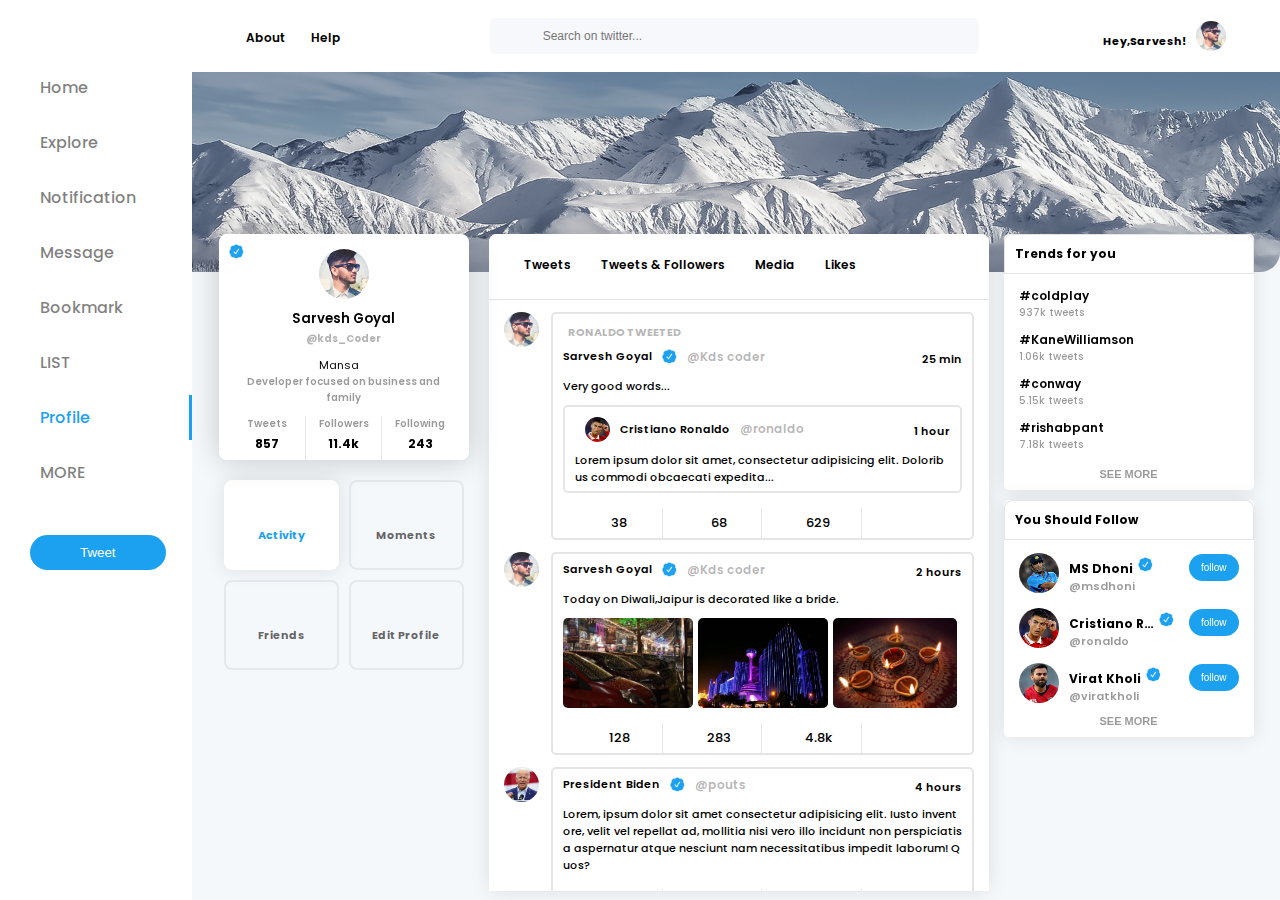
==== profile.html @ 23bca696 "twitter_clone_2" ====
<html lang="en">

<head>
    <meta charset="UTF-8">
    <meta name="viewport" content="width=device-width, initial-scale=1.0">
    <link rel="shortcut icon" href=".\images\img\favicon.png">
    <link rel="stylesheet" href="https://cdnjs.cloudflare.com/ajax/libs/font-awesome/6.4.2/css/all.min.css"
        integrity="sha512-z3gLpd7yknf1YoNbCzqRKc4qyor8gaKU1qmn+CShxbuBusANI9QpRohGBreCFkKxLhei6S9CQXFEbbKuqLg0DA=="
        crossorigin="anonymous" referrerpolicy="no-referrer" />
    <link rel="stylesheet" href="index.css">
    <title>Twitter Clone</title>
</head>

<body>
    <header>
        <aside>
            <a href="#" class="logo"><i class="fa-brands fa-x-twitter"></i></a>
            <ul>
                <li><a href="/"><i class="fa-solid fa-house"></i> Home</a></li>
                <li><a href="#"><i class="fa-solid fa-hashtag"></i> Explore</a></li>
                <li><a href="#"></i><i class="fa-solid fa-bell"></i>Notification</a></li>
                <li><a href="#"><i class="fa-solid fa-message"></i>Message</a></li>
                <li><a href="#"><i class="fa-solid fa-bookmark"></i>Bookmark</a></li>
                <li><a href="#"><i class="fa-solid fa-list"></i></i>LIST</a></li>
                <li class="li_active"><a href="profile.html"><i class="fa-solid fa-user"></i>Profile</a></li>
                <li><a href="#"><i class="fa-solid fa-ellipsis"></i>MORE</a></li>
            </ul>
            <button>Tweet</button>
        </aside>
        <section>
            <nav>
                <ul>
                    <li><a href="#">About</a></li>
                    <li><a href="#">Help</a></li>
                </ul>
                <div class="search-box">
                    <i class="fa-solid fa-magnifying-glass"></i>
                    <input type="text" placeholder="Search on twitter...">
                </div>
                <div class="user">
                    <h6>Hey,Sarvesh!</h6>
                    <img src=".\images\img\user.png">
                </div>
            </nav>
            <div class="profile_post_follow_bx">
                <div class="profile_bx">
                    <div class="profile_card">
                        <img src="./images/icon/bluetick.png" alt="" class="blue_tick_pc">
                        <img src="./images/img/user.png" alt="" class="profile_img">
                        <h5>Sarvesh Goyal</h5>
                        <h6>@kds_Coder</h6>
                        <address>
                            <a href="#">
                                <i class="fa-solid fa-location-dot"></i>
                                Mansa
                            </a>
                            <a href="#">
                                <i class="fa-solid fa-earth-asia"></i>
                            </a>
                        </address>
                        <p>Developer focused on business and family</p>
                        <div class="data">
                            <div class="data_card">
                                <p>Tweets</p>
                                <h4>857</h4>
                            </div>
                            <div class="data_card">
                                <p>Followers</p>
                                <h4>11.4k</h4>
                            </div>
                            <div class="data_card">
                                <p>Following</p>
                                <h4>243</h4>
                            </div>
                        </div>
                    </div>
                    <div class="activity_bx">
                        <div class="activity_card_bx">
                            <i class="fa-solid fa-eye"></i>
                            <h6>Activity</h6>
                        </div>
                        <div class="activity_card_bx">
                            <i class="fa-solid fa-bolt"></i>
                            <h6>Moments</h6>
                        </div>
                        <div class="activity_card_bx">
                            <i class="fa-solid fa-user-group"></i>
                            <h6>Friends</h6>
                        </div>
                        <div class="activity_card_bx">
                            <i class="fa-solid fa-gear"></i>
                            <h6>Edit Profile</h6>
                        </div>
                    </div>
                </div>
                <div class="post_follow_bx">
                    <div class="post">
                        <nav>
                            <ul>
                                <li><a href="#">Tweets</a></li>
                                <li><a href="#">Tweets & Followers</a></li>
                                <li><a href="#">Media</a></li>
                                <li><a href="#">Likes</a></li>
                            </ul>
                            <i class="fa-solid fa-ellipsis"></i>
                        </nav>
                        <div class="post_main_bx">
                           
                            <div class="post_card_bx">
                                <div class="post_profile">
                                    <img src="./images/img/user.png">
                                </div>
                                <div class="content">
                                    <h6 class="retweet"><i class="fa-solid fa-repeat"></i> RONALDO TWEETED</h6>
                                    <div class="user_name_time">

                                        <h5>Sarvesh Goyal <img src="./images/icon/bluetick.png">
                                            <p>@Kds coder</p>
                                        </h5>
                                        <h6><i class="fa-regular fa-clock"> </i>25 min</h6>
                                    </div>
                                    <h3>Very good words...</h3>
                                    <div class="retweet_content_bx">
                                        <div class="user_name_time">

                                            <h5><img src="./images/img/user2.jpg"> Cristiano Ronaldo
                                                <p>@ronaldo</p>
                                            </h5>
                                            <h6><i class="fa-regular fa-clock"> </i> 1 hour</h6>

                                        </div>
                                        <h3>Lorem ipsum dolor sit amet, consectetur adipisicing elit. Doloribus commodi
                                            obcaecati expedita...</h3>
                                    </div>
                                    <div class="tweet_card_social_data">
                                        <div class="tweet_social_card">
                                            <i class="fa-solid fa-comment"></i>
                                            <span>38</span>
                                        </div>
                                        <div class="tweet_social_card">
                                            <i class="fa-solid fa-repeat"></i>
                                            <span>68</span>
                                        </div>
                                        <div class="tweet_social_card">
                                            <i class="fa-solid fa-heart"></i>
                                            <span>629</span>
                                        </div>
                                        <div class="tweet_social_card">
                                            <i class="fa-solid fa-share"></i>
                                        </div>
                                    </div>
                                </div>
                            </div>
                            <div class="post_card_bx">
                                <div class="post_profile">
                                    <img src="./images/img/user.png">
                                </div>
                                <div class="content">

                                    <div class="user_name_time">

                                        <h5>Sarvesh Goyal <img src="./images/icon/bluetick.png">
                                            <p>@Kds coder</p>
                                        </h5>
                                        <h6><i class="fa-regular fa-clock"> </i>2 hours</h6>
                                    </div>
                                    <h3>Today on Diwali,Jaipur is decorated like a bride.</h3>
                                    <div class="image_post_bx">
                                        <img src="./images/img/img1.jpg" alt="">
                                        <img src="./images/img/img2.webp" alt="">
                                        <img src="./images/img/img3.jpg" alt="">
                                    </div>
                                    <div class="tweet_card_social_data">
                                        <div class="tweet_social_card">
                                            <i class="fa-solid fa-comment"></i>
                                            <span>128</span>
                                        </div>
                                        <div class="tweet_social_card">
                                            <i class="fa-solid fa-repeat"></i>
                                            <span>283</span>
                                        </div>
                                        <div class="tweet_social_card">
                                            <i class="fa-solid fa-heart"></i>
                                            <span>4.8k</span>
                                        </div>
                                        <div class="tweet_social_card">
                                            <i class="fa-solid fa-share"></i>
                                        </div>
                                    </div>
                                </div>
                            </div>
                            <div class="post_card_bx">
                                <div class="post_profile">
                                    <img src="./images/img/user4.jpg">
                                </div>
                                <div class="content">

                                    <div class="user_name_time">

                                        <h5>President Biden <img src="./images/icon/bluetick.png">
                                            <p>@pouts</p>
                                        </h5>
                                        <h6><i class="fa-regular fa-clock"> </i>4 hours</h6>
                                    </div>
                                    <h3>Lorem, ipsum dolor sit amet consectetur adipisicing elit. Iusto inventore, velit
                                        vel repellat ad, mollitia nisi vero illo incidunt non perspiciatis a aspernatur
                                        atque nesciunt nam necessitatibus impedit laborum! Quos?
                                    </h3>

                                    <div class="tweet_card_social_data">
                                        <div class="tweet_social_card">
                                            <i class="fa-solid fa-comment"></i>
                                            <span>368</span>
                                        </div>
                                        <div class="tweet_social_card">
                                            <i class="fa-solid fa-repeat"></i>
                                            <span>4523</span>
                                        </div>
                                        <div class="tweet_social_card">
                                            <i class="fa-solid fa-heart"></i>
                                            <span>445.8</span>
                                        </div>
                                        <div class="tweet_social_card">
                                            <i class="fa-solid fa-share"></i>
                                        </div>
                                    </div>
                                </div>
                            </div>
                        </div>
                    </div>
                    <div class="follow_bx">
                        <div class="trend_for_you">
                            <nav>
                                <h6>Trends for you</h6>
                                <i class="fa-solid fa-gear"></i>
                            </nav>
                            <div class="trend_bx">
                                <div class="rate">
                                    <li><a href="#">#coldplay<br>
                                            <p>937k tweets</p>
                                        </a><i class="fa-solid fa-chevron-down"></i></li>
                                    <div class="interest">
                                        <button class="smile"><i class="fa-solid fa-face-smile"></i>Interested</button>
                                        <button class="frown"><i class="fa-solid fa-face-frown"></i>not
                                            Interested</button>
                                    </div>
                                </div>
                                <div class="rate">
                                    <li><a href="#">#KaneWilliamson<br>
                                            <p>1.06k tweets</p>
                                        </a><i class="fa-solid fa-chevron-down"></i></li>
                                    <div class="interest">
                                        <button class="smile"><i class="fa-solid fa-face-smile"></i>Interested</button>
                                        <button class="frown"><i class="fa-solid fa-face-frown"></i>not
                                            Interested</button>
                                    </div>
                                </div>
                                <div class="rate">
                                    <li><a href="#">#conway<br>
                                            <p>5.15k tweets</p>
                                        </a><i class="fa-solid fa-chevron-down"></i></li>
                                    <div class="interest">
                                        <button class="smile"><i class="fa-solid fa-face-smile"></i>Interested</button>
                                        <button class="frown"><i class="fa-solid fa-face-frown"></i>not
                                            Interested</button>
                                    </div>
                                </div>
                                <div class="rate">
                                    <li><a href="#">#rishabpant<br>
                                            <p>7.18k tweets</p>
                                        </a><i class="fa-solid fa-chevron-down"></i></li>
                                    <div class="interest">
                                        <button class="smile"><i class="fa-solid fa-face-smile"></i>Interested</button>
                                        <button class="frown"><i class="fa-solid fa-face-frown"></i>not
                                            Interested</button>
                                    </div>
                                </div>

                                <button class="see_more">SEE MORE</button>
                            </div>
                        </div>
                        <div class="you_should_follow trend_for_you">
                            <nav>
                                <h6>You Should Follow</h6>
                                <i class="fa-solid fa-arrows-rotate"></i>
                            </nav>
                            <div class="follow_bx">
                                <div class="follow_profile_name">
                                    <img src="./images/img/user1.jpg" class="follow_profile">
                                    <div class="user_name">
                                        <div class="user_name_follow">
                                            <h6>MS Dhoni</h6><img src="./images/icon/bluetick.png">
                                        </div>
                                        <p>@msdhoni</p>
                                    </div>
                                </div>
                                <button>follow</button>
                            </div>
                            <div class="follow_bx">
                                <div class="follow_profile_name">
                                    <img src="./images/img/user2.jpg" class="follow_profile">
                                    <div class="user_name">
                                        <div class="user_name_follow">
                                            <h6>Cristiano Ronaldo</h6><img src="./images/icon/bluetick.png">
                                        </div>
                                        <p>@ronaldo</p>
                                    </div>
                                </div>
                                <button>follow</button>
                            </div>
                            <div class="follow_bx">
                                <div class="follow_profile_name">
                                    <img src="./images/img/user3.jpg" class="follow_profile">
                                    <div class="user_name">
                                        <div class="user_name_follow">
                                            <h6>Virat Kholi</h6><img src="./images/icon/bluetick.png">
                                        </div>
                                        <p>@viratkholi</p>
                                    </div>
                                </div>
                                <button>follow</button>
                            </div>
                            <button class="see_more">SEE MORE</button>
                        </div>
                    </div>
                </div>
            </div>
        </section>
    </header>
    <script src="app.js"></script>
</body>

</html>
---- index.css ----
@import url("https://fonts.googleapis.com/css2?family=Inter:wght@400;700;800&family=Poppins:wght@200;300;500;600;800;900&display=swap");
* {
  padding: 0;
  margin: 0;
  box-sizing: border-box;
}
body {
  font-family: "Inter", sans-serif;
  font-family: "Poppins", sans-serif;
}
header {
  position: relative;
  width: 100%;
  height: 100vh;
  background-color: #f4f8fb;
  display: flex;
}
header aside {
  width: 15%;
  height: 100%;
  background-color: #fff;
  padding: 15px 0px 15px 30px;
}
header section {
  position: relative;
  width: 85%;
  height: 100%;
}
header aside .logo {
  font-size: 35px;
  color: #1ca1f1;
}
header aside ul {
  list-style-type: none;
  margin-top: 50px;
}
header aside li {
  padding: 10px 0px;
  margin-top: 10px;
}
header aside ul li a {
  text-decoration: none;
  color: rgb(0, 0, 0, 0.5);
  font-size: 16px;
  font-weight: 500;
  display: flex;
  align-items: center;
  transition: 0.2s linear;
}
header aside ul li a:hover {
  color: #1ca1f1;
}
header aside ul li a i {
  margin-right: 10px;
  font-size: 20px;
}
/* to make active 7th child */
header aside ul .li_active {
  border-right: 3px solid #1ca1f1;
}
header aside ul .li_active a {
  color: #1ca1f1;
}
header aside ul .li_active a {
  color: #1ca1f1;
}
header aside button {
  margin-top: 40px;
  padding: 10px 50px;
  border-radius: 20px;
  border: none;
  outline: none;
  color: #fff;
  background-color: #1ca1f1;
  transition: 0.3s liner;
  cursor: pointer;
}
header aside button:hover {
  background-color: rgb(28, 162, 241, 0.5);
}
header section nav {
  width: 100%;
  height: 8%;
  background-color: #fff;
  display: flex;
  align-items: center;
  justify-content: space-between;
  padding: 0 5%;
}
header section nav ul {
  list-style: none;
  display: flex;
  align-items: center;
}
header section nav ul li {
  padding: 3px 25px 3px 0px;
}
header section nav ul li a {
  text-decoration: none;
  font-size: 12px;
  font-weight: 600;
  color: #000;
  transition: 0.3s linear;
}
header section nav ul li a:hover {
  color: gray;
}
header section nav .search-box {
  width: 50%;
  display: flex;
  align-items: center;
  justify-content: center;
  background-color: #f7f8fb;
  padding: 8px 15px;
  border-radius: 5px;
}
header section nav .search-box input {
  width: 90%;
  padding: 3px 15px;
  border: none;
  outline: none;
  font-size: 12px;
  background: none;
}
header section nav .search-box .bi {
  font-size: 14px;
}
header section nav .user {
  display: flex;
  align-items: center;
}
header section nav .user img {
  margin-left: 10px;
  width: 30px;
  height: 30px;
  border-radius: 50%;
}
header section nav .user h6 {
  color: #000;
  font-size: 11px;
}
header section::before {
  content: "";
  position: absolute;
  width: 100%;
  height: 200px;
  background: url(./images/img/bg1.png) no-repeat center center/cover;
  top: 8%;
  border-radius: 0px 0px 20px 0px;
  opacity: 0.9;
}
header section .profile_post_follow_bx {
  position: relative;
  top: 18%;
  width: 100%;
  height: 73%;
  /* border: 40px solid black; */
  display: flex;
  justify-content: center;
}
header section .profile_post_follow_bx .profile_bx {
  width: 250px;
  height: auto;
}
header section .profile_post_follow_bx .profile_bx .profile_card {
  position: relative;
  width: 100%;
  height: auto;
  background: #fff;
  box-shadow: 0px 0px 30px rgb(0, 0, 0, 0.2);
  padding: 15px 10px 0px 10px;
  border-radius: 8px;
  display: flex;
  align-items: center;
  justify-content: center;
  flex-direction: column;
}
header section .profile_post_follow_bx .profile_bx .profile_card .blue_tick_pc {
  position: absolute;
  top: 10px;
  left: 10px;
  width: 15px;
}
header section .profile_post_follow_bx .profile_bx .profile_card .profile_img {
  width: 50px;
  height: 50px;
  border-radius: 50%;
}
header section .profile_post_follow_bx .profile_bx .profile_card h5 {
  font-weight: 600;
  margin-top: 10px;
}
header section .profile_post_follow_bx .profile_bx .profile_card h6 {
  color: rgb(0, 0, 0, 0.3);
  font-size: 10px;
  padding: 2px 0px;
}
header section .profile_post_follow_bx .profile_bx .profile_card address {
  display: flex;
  align-items: center;
  margin-top: 8px;
}
header section .profile_post_follow_bx .profile_bx .profile_card address a {
  text-decoration: none;
  color: #000;
  font-size: 11px;
  font-style: normal;
}
header
  section
  .profile_post_follow_bx
  .profile_bx
  .profile_card
  address
  a:nth-child(2) {
  margin-left: 10px;
}
header section .profile_post_follow_bx .profile_bx .profile_card p {
  font-size: 10px;
  font-weight: 600;
  text-align: center;
  margin-top: 10px;
  padding: 0px 5px;
  color: rgb(0, 0, 0, 0.8);
}
header section .profile_post_follow_bx .profile_bx .profile_card .data {
  width: 100%;
  display: flex;
  align-items: center;
  justify-content: space-between;
  margin-top: 10px;
}
header
  section
  .profile_post_follow_bx
  .profile_bx
  .profile_card
  .data
  .data_card {
  width: 33.33%;
}
header
  section
  .profile_post_follow_bx
  .profile_bx
  .profile_card
  .data
  .data_card:nth-child(2) {
  border-left: 1px solid rgb(0, 0, 0, 0.1);
  border-right: 1px solid rgb(0, 0, 0, 0.1);
}
header section .profile_post_follow_bx .profile_bx .profile_card p,
h4 {
  text-align: center;
  font-size: 10px;
  margin-top: 0px;
  color: rgb(0, 0, 0, 0.4);
}
header section .profile_post_follow_bx .profile_bx .profile_card h4 {
  font-size: 12px;
  padding: 3px 0px 7px 0px;
  color: #000;
}
header section .profile_post_follow_bx .profile_bx .activity_bx {
  width: 100%;
  height: auto;
  display: flex;
  align-items: center;
  justify-content: space-around;
  flex-wrap: wrap;
  margin-top: 10px;
}
header section .profile_post_follow_bx .profile_bx .activity_card_bx {
  width: 115px;
  height: 90px;
  border: 2px solid rgb(213, 218, 222, 0.5);
  margin-top: 10px;
  border-radius: 8px;
  display: flex;
  align-items: center;
  justify-content: center;
  flex-direction: column;
  transition: 0.3s linear;
  cursor: pointer;
}
header
  section
  .profile_post_follow_bx
  .profile_bx
  .activity_card_bx:nth-child(1) {
  background: #fff;
  box-shadow: 0px 0px 20px rgb(0, 0, 0, 0.1);
  border: 1px solid #fff;
}
header section .profile_post_follow_bx .profile_bx .activity_card_bx i,
h6 {
  font-size: 20px;
  color: #d5dade;
  padding-top: 10px;
  transition: 0.3s linear;
}
header section .profile_post_follow_bx .profile_bx .activity_card_bx h6 {
  font-size: 11px;
  color: rgb(0, 0, 0, 0.6);
}
header section .profile_post_follow_bx .profile_bx .activity_card_bx:hover {
  background-color: #fff;
  border: 2px solid #fff;
  box-shadow: 0px 0px 20px rgb(0, 0, 0, 0.1);
}
header section .profile_post_follow_bx .profile_bx .activity_card_bx:hover h6 {
  color: #1ca1f1;
}
header section .profile_post_follow_bx .profile_bx .activity_card_bx:hover i {
  color: #1ca1f1;
}
header
  section
  .profile_post_follow_bx
  .profile_bx
  .activity_card_bx:nth-child(1)
  h6 {
  color: #1ca1f1;
}
header
  section
  .profile_post_follow_bx
  .profile_bx
  .activity_card_bx:nth-child(1)
  i {
  color: #1ca1f1;
}
header section .profile_post_follow_bx .post_follow_bx {
  height: auto;
  width: auto;
  /* border: 1px solid #000; */
  margin-left: 20px;
  display: flex;
}
header section .profile_post_follow_bx .post_follow_bx .post {
  width: 500px;
  height: 100%;
  background: #fff;
  box-shadow: 0px 0px 20px rgb(0, 0, 0, 0.1);
  border-radius: 8px;
}

header section .profile_post_follow_bx .post_follow_bx .follow_bx {
  width: 250px;
  height: auto;
  margin-left: 15px;
  /* border: 1px solid #000; */
}
header section .profile_post_follow_bx .post_follow_bx .post nav {
  border-radius: 8px 8px 0px 0px;
  border-bottom: 1px solid rgb(0, 0, 0, 0.1);
  height: 10%;
}
header section .profile_post_follow_bx .post_follow_bx .post nav li {
  border-bottom: 3px solid transparent;
  display: flex;
  align-items: center;
  justify-content: center;
  padding: 3px 0px;
  margin-right: 10px;
  transition: 0.3s linear;
}
header section .profile_post_follow_bx .post_follow_bx .post nav li:hover {
  border-bottom: 3px solid #1ca1f1;
}
header section .profile_post_follow_bx .post_follow_bx .post nav li a {
  padding: 12px 10px;
}
header section .profile_post_follow_bx .post_follow_bx .post nav li a:hover {
  color: #1ca1f1;
}
header section .profile_post_follow_bx .post_follow_bx .post nav i {
  color: rgb(0, 0, 0, 0.6);
  cursor: pointer;
  transition: 0.3s, linear;
}
header section .profile_post_follow_bx .post_follow_bx .post nav i:hover {
  color: black;
}
header section .profile_post_follow_bx .post_follow_bx .post .post_main_bx {
  width: 100%;
  height: 90%;
  /* border:10px solid #000; */
  overflow: auto;
}
header
  section
  .profile_post_follow_bx
  .post_follow_bx
  .post
  .post_main_bx::-webkit-scrollbar {
  width: 5px;
  background-color: rgb(0, 0, 0, 0.1);
  border-radius: 20px;
  visibility: hidden;
}
header
  section
  .profile_post_follow_bx
  .post_follow_bx
  .post
  .post_main_bx::-webkit-scrollbar-thumb {
  width: 5px;
  background-color: rgb(0, 0, 0, 0.2);
  border-radius: 20px;
  visibility: hidden;
}
header
  section
  .profile_post_follow_bx
  .post_follow_bx
  .post
  .post_main_bx:hover:-webkit-scrollbar {
  visibility: visible;
}

header
  section
  .profile_post_follow_bx
  .post_follow_bx
  .post
  .post_main_bx:hover::-webkit-scrollbar-thumb {
  visibility: visible;
}
header
  section
  .profile_post_follow_bx
  .post_follow_bx
  .post
  .post_main_bx
  .home_page_first_bx {
  width: 100%;
  height: auto;
  background: #fff;
  padding: 12px 15px 0px 15px;
  display: flex;
}
header
  section
  .profile_post_follow_bx
  .post_follow_bx
  .post
  .post_main_bx
  .home_page_first_bx
  .home_profile_pic {
  width: 50px;
  height: 50px;
  border-radius: 50%;
}
header
  section
  .profile_post_follow_bx
  .post_follow_bx
  .post
  .post_main_bx
  .home_page_first_bx
  .write_tweet_bx {
  position: relative;
  width: 90%;
  height: auto;
  border: 1px solid #000;
  margin-left: 10px;
}
header
  section
  .profile_post_follow_bx
  .post_follow_bx
  .post
  .post_main_bx
  .home_page_first_bx
  .write_tweet_bx
  button {
  padding: 3px 10px;
  border-radius: 20px;
  border: 1px solid rgb(28, 161, 241, 0.6);
  background: none;
  outline: none;
  text-align: center;
  color: #1ca1f1;
  font-weight: 600;
  cursor: pointer;
}
header
  section
  .profile_post_follow_bx
  .post_follow_bx
  .post
  .post_main_bx
  .home_page_first_bx
  .write_tweet_bx
  .show_bx {
  width: 200px;
  height: auto;
  padding: 10px;
  background: #fff;
  box-shadow: 0px 0px 20px rgb(0, 0, 0, 0.2);
  position: absolute;
  border-radius: 10px;
  display: none;
  top: 30px;
  left: 0;
}
header
  section
  .profile_post_follow_bx
  .post_follow_bx
  .post
  .post_main_bx
  .home_page_first_bx
  .write_tweet_bx
  .show_bx_active {
  display: unset;
}
header
  section
  .profile_post_follow_bx
  .post_follow_bx
  .post
  .post_main_bx
  .home_page_first_bx
  .write_tweet_bx
  .show_bx
  h6 {
  padding: 0;
  font-size: 15px;
  color: #000;
}
header
  section
  .profile_post_follow_bx
  .post_follow_bx
  .post
  .post_main_bx
  .home_page_first_bx
  .write_tweet_bx
  .show_bx
  li {
  list-style: none;
  display: flex;
  align-items: center;
  justify-content: space-between;
  padding: 5px 0 5px 8px;
  margin-top: 8px;
  cursor: pointer;
}
header
  section
  .profile_post_follow_bx
  .post_follow_bx
  .post
  .post_main_bx
  .home_page_first_bx
  .write_tweet_bx
  .show_bx
  li:nth-child(2) {
  margin-top: 20px;
}
header
  section
  .profile_post_follow_bx
  .post_follow_bx
  .post
  .post_main_bx
  .home_page_first_bx
  .write_tweet_bx
  .show_bx
  li
  i:nth-child(2) {
  font-size: 13px;
  color: #fff;
}
header
  section
  .profile_post_follow_bx
  .post_follow_bx
  .post
  .post_main_bx
  .home_page_first_bx
  .write_tweet_bx
  .show_bx
  li
  i:nth-child(1) {
  margin-right: 15px;
  z-index: 2;
  font-size: 13px;
  color: #fff;
}
header
  section
  .profile_post_follow_bx
  .post_follow_bx
  .post
  .post_main_bx
  .home_page_first_bx
  .write_tweet_bx
  .show_bx
  li::before {
  content: "";
  position: absolute;
  width: 30px;
  height: 30px;
  background: #1ca1f1;
  border-radius: 50%;
  left: 9;
  z-index: 1;
}
header
  section
  .profile_post_follow_bx
  .post_follow_bx
  .post
  .post_main_bx
  .home_page_first_bx
  .write_tweet_bx
  .show_bx
  li
  h6 {
  font-size: 13px;
}
header
  section
  .profile_post_follow_bx
  .post_follow_bx
  .post
  .post_main_bx
  .home_page_first_bx
  .write_tweet_bx
  .show_bx
  li
  span {
  font-size: 12px;
}
header
  section
  .profile_post_follow_bx
  .post_follow_bx
  .post
  .post_main_bx
  .home_page_first_bx
  .write_tweet_bx
  .show_bx
  li
  button {
  font-size: 8px;
}
header
  section
  .profile_post_follow_bx
  .post_follow_bx
  .post
  .post_main_bx
  .home_page_first_bx
  .write_tweet_bx
  .show_bx
  li
  div:nth-child(1) {
  display: flex;
  align-items: center;
}
header
  section
  .profile_post_follow_bx
  .post_follow_bx
  .post
  .post_main_bx
  .post_card_bx {
  width: 100%;
  height: auto;
  background: #fff;
  padding: 12px 15px 0px 15px;
  display: flex;
}
header
  section
  .profile_post_follow_bx
  .post_follow_bx
  .post
  .post_main_bx
  .post_card_bx
  .post_profile {
  width: 10%;
}
header
  section
  .profile_post_follow_bx
  .post_follow_bx
  .post
  .post_main_bx
  .post_card_bx
  .post_profile
  img {
  height: 35px;
  width: 35px;
  border-radius: 50%;
}
header
  section
  .profile_post_follow_bx
  .post_follow_bx
  .post
  .post_main_bx
  .post_card_bx
  .content {
  width: 90%;
  border: 2px solid rgb(0, 0, 0, 0.1);
  border-radius: 5px;
  padding: 0px 10px;
}
header
  section
  .profile_post_follow_bx
  .post_follow_bx
  .post
  .post_main_bx
  .post_card_bx
  .content
  .retweet {
  color: rgb(0, 0, 0, 0.3);
  font-size: 11px;
  display: flex;
  align-items: center;
}
header
  section
  .profile_post_follow_bx
  .post_follow_bx
  .post
  .post_main_bx
  .post_card_bx
  .content
  .retweet
  i {
  font-size: 10px;
  margin-right: 5px;
}
header
  section
  .profile_post_follow_bx
  .post_follow_bx
  .post
  .post_main_bx
  .post_card_bx
  .content
  .user_name_time {
  display: flex;
  align-items: center;
  justify-content: space-between;
}
header
  section
  .profile_post_follow_bx
  .post_follow_bx
  .post
  .post_main_bx
  .post_card_bx
  .content
  .user_name_time
  h5 {
  display: flex;
  align-items: center;
  justify-content: space-between;
  font-size: 11px;
  font-weight: 600;
  margin-top: 5px;
}
header
  section
  .profile_post_follow_bx
  .post_follow_bx
  .post
  .post_main_bx
  .post_card_bx
  .content
  .user_name_time
  h5
  img {
  width: 15px;
  margin-left: 10px;
}
header
  section
  .profile_post_follow_bx
  .post_follow_bx
  .post
  .post_main_bx
  .post_card_bx
  .content
  .user_name_time
  h5
  p {
  font-size: 12px;
  color: rgb(0, 0, 0, 0.3);
  margin-left: 10px;
}
header
  section
  .profile_post_follow_bx
  .post_follow_bx
  .post
  .post_main_bx
  .post_card_bx
  .content
  .user_name_time
  h6 {
  color: #000;
  font-size: 11px;
  font-weight: 600;
}
header
  section
  .profile_post_follow_bx
  .post_follow_bx
  .post
  .post_main_bx
  .post_card_bx
  .content
  .user_name_time
  h6
  i {
  font-size: 12px;
  margin-right: 3px;
}
header
  section
  .profile_post_follow_bx
  .post_follow_bx
  .post
  .post_main_bx
  .post_card_bx
  .content
  h3 {
  font-size: 11px;
  font-weight: 500;
  word-break: break-all;
  margin-top: 10px;
}
header
  section
  .profile_post_follow_bx
  .post_follow_bx
  .post
  .post_main_bx
  .post_card_bx
  .content
  .retweet_content_bx {
  width: 100%;
  height: auto;
  padding: 5px 10px;
  border: 2px solid rgb(0, 0, 0, 0.1);
  border-radius: 5px;
  margin-top: 10px;
}
header
  section
  .profile_post_follow_bx
  .post_follow_bx
  .post
  .post_main_bx
  .post_card_bx
  .content
  .retweet_content_bx
  .user_name_time
  h5
  img:nth-child(1) {
  width: 25px;
  height: 25px;
  border-radius: 50%;
  margin-right: 10px;
}
header
  section
  .profile_post_follow_bx
  .post_follow_bx
  .post
  .post_main_bx
  .post_card_bx
  .content
  .tweet_card_social_data {
  display: flex;
  align-items: center;
  justify-content: space-between;
  margin-top: 15px;
}
header
  section
  .profile_post_follow_bx
  .post_follow_bx
  .post
  .post_main_bx
  .post_card_bx
  .content
  .tweet_card_social_data
  .tweet_social_card {
  width: 25%;
  display: flex;
  align-items: center;
  justify-content: center;
  padding: 5px;
}
header
  section
  .profile_post_follow_bx
  .post_follow_bx
  .post
  .post_main_bx
  .post_card_bx
  .content
  .tweet_card_social_data
  .tweet_social_card:nth-child(2) {
  border-left: 1px solid rgb(0, 0, 0, 0.1);
  border-right: 1px solid rgb(0, 0, 0, 0.1);
}
header
  section
  .profile_post_follow_bx
  .post_follow_bx
  .post
  .post_main_bx
  .post_card_bx
  .content
  .tweet_card_social_data
  .tweet_social_card:nth-child(3) {
  border-right: 1px solid rgb(0, 0, 0, 0.1);
}
header
  section
  .profile_post_follow_bx
  .post_follow_bx
  .post
  .post_main_bx
  .post_card_bx
  .content
  .tweet_card_social_data
  .tweet_social_card
  i {
  color: rgb(0, 0, 0, 0.2);
  margin-right: 14px;
  font-size: 14px;
}
header
  section
  .profile_post_follow_bx
  .post_follow_bx
  .post
  .post_main_bx
  .post_card_bx
  .content
  .tweet_card_social_data
  .tweet_social_card
  span {
  font-size: 13px;
  font-weight: 500;
}
header
  section
  .profile_post_follow_bx
  .post_follow_bx
  .post
  .post_main_bx
  .post_card_bx
  .content
  .tweet_card_social_data
  .tweet_social_card:nth-child(3)
  i {
  color: red;
}
header
  section
  .profile_post_follow_bx
  .post_follow_bx
  .post
  .post_main_bx
  .post_card_bx
  .content
  .image_post_bx {
  width: 100%;
  height: auto;
  display: flex;
  margin-top: 10px;
}
header
  section
  .profile_post_follow_bx
  .post_follow_bx
  .post
  .post_main_bx
  .post_card_bx
  .content
  .image_post_bx
  img {
  width: 130px;
  height: 90px;
  border-radius: 5px;
  margin-right: 5px;
}
header
  section
  .profile_post_follow_bx
  .post_follow_bx
  .follow_bx
  .trend_for_you {
  width: 100%;
  height: auto;
  background: #fff;
  box-shadow: 0px 0px 20px rgb(0, 0, 0, 0.1);
  border-radius: 5px;
}
header
  section
  .profile_post_follow_bx
  .post_follow_bx
  .follow_bx
  .trend_for_you
  nav {
  width: 100%;
  height: auto;
  padding: 10px;
  align-items: center;
  border-radius: 8px 8px 0px 0px;
  border: 1px solid rgb(0, 0, 0, 0.1);
}
header
  section
  .profile_post_follow_bx
  .post_follow_bx
  .follow_bx
  .trend_for_you
  nav
  h6 {
  font-size: 12px;
  color: #000;
  padding: 0;
}
header
  section
  .profile_post_follow_bx
  .post_follow_bx
  .follow_bx
  .trend_for_you
  .trend_bx {
  width: 100%;
  height: auto;
  padding: 8px 15px 0px 15px;
}
header
  section
  .profile_post_follow_bx
  .post_follow_bx
  .follow_bx
  .trend_for_you
  .trend_bx
  li {
  list-style: none;
  display: flex;
  align-items: center;
  justify-content: space-between;
  padding: 5px 0px;
}
header
  section
  .profile_post_follow_bx
  .post_follow_bx
  .follow_bx
  .trend_for_you
  .trend_bx
  li
  a {
  text-decoration: none;
  font-size: 12px;
  font-weight: 600;
  color: #000;
}
header
  section
  .profile_post_follow_bx
  .post_follow_bx
  .follow_bx
  .trend_for_you
  .trend_bx
  li
  a
  p {
  text-decoration: none;
  font-size: 10px;
  font-weight: 500;
  color: rgb(0, 0, 0, 0.4);
}
header
  section
  .profile_post_follow_bx
  .post_follow_bx
  .follow_bx
  .trend_for_you
  .trend_bx
  li
  i {
  font-size: 12px;
}
header
  section
  .profile_post_follow_bx
  .post_follow_bx
  .follow_bx
  .trend_for_you
  .trend_bx
  .rate
  button {
  border: none;
  outline: none;
  background: none;
  margin-right: 5px;
  color: rgb(0, 0, 0, 0.6);
  transition: 0.3s linear;
  cursor: pointer;
}
header
  section
  .profile_post_follow_bx
  .post_follow_bx
  .follow_bx
  .trend_for_you
  .trend_bx
  .rate
  button:hover {
  color: rgb(0, 0, 0);
}
header
  section
  .profile_post_follow_bx
  .post_follow_bx
  .follow_bx
  .trend_for_you
  .trend_bx
  .rate
  button
  i {
  margin-right: 5px;
}
header
  section
  .profile_post_follow_bx
  .post_follow_bx
  .follow_bx
  .trend_for_you
  .trend_bx
  .rate
  .interest {
  height: 0;
  overflow: hidden;
}
header
  section
  .profile_post_follow_bx
  .post_follow_bx
  .follow_bx
  .trend_for_you
  .trend_bx
  .see_more {
  width: 100%;
  border: none;
  background: none;
  outline: none;
  color: rgb(0, 0, 0, 0.4);
  font-size: 11px;
  font-weight: 600;
  padding: 10px 0px;
  text-align: center;
  transition: 0.3s linear;
  cursor: pointer;
}
header
  section
  .profile_post_follow_bx
  .post_follow_bx
  .follow_bx
  .trend_for_you
  .trend_bx
  .see_more:hover {
  color: #000;
}
header
  section
  .profile_post_follow_bx
  .post_follow_bx
  .follow_bx
  .you_should_follow {
  margin-top: 10px;
  overflow: hidden;
}
header
  section
  .profile_post_follow_bx
  .post_follow_bx
  .follow_bx
  .you_should_follow
  .follow_bx {
  width: auto;
  height: auto;
  display: flex;
  align-items: center;
  justify-content: space-between;
  margin: 0px 15px 0px 15px;
}
header
  section
  .profile_post_follow_bx
  .post_follow_bx
  .follow_bx
  .you_should_follow
  .follow_bx
  .follow_profile_name {
  display: flex;
  align-items: center;
  margin-top: 10px;
  width: 60%;
}
header
  section
  .profile_post_follow_bx
  .post_follow_bx
  .follow_bx
  .you_should_follow
  .follow_bx
  .follow_profile_name
  img {
  width: 40px;
  height: 40px;
  border-radius: 50%;
  margin-top: 0;
  padding-top: 0;
}
header
  section
  .profile_post_follow_bx
  .post_follow_bx
  .follow_bx
  .you_should_follow
  .follow_bx
  .follow_profile_name
  .user_name {
  margin-left: 10px;
  width: 80%;
}
header
  section
  .profile_post_follow_bx
  .post_follow_bx
  .follow_bx
  .you_should_follow
  .follow_bx
  .follow_profile_name
  .user_name
  .user_name_follow {
  color: #000;
  display: flex;
  align-items: center;
}
header
  section
  .profile_post_follow_bx
  .post_follow_bx
  .follow_bx
  .you_should_follow
  .follow_bx
  .follow_profile_name
  .user_name
  .user_name_follow {
  color: #000;
  display: flex;
  align-items: center;
}
header
  section
  .profile_post_follow_bx
  .post_follow_bx
  .follow_bx
  .you_should_follow
  .follow_bx
  .follow_profile_name
  .user_name
  .user_name_follow
  h6 {
  color: #000;
  width: 100%;
  font-size: 12px;
  overflow: hidden;
  white-space: nowrap;
  text-overflow: ellipsis;
}
header
  section
  .profile_post_follow_bx
  .post_follow_bx
  .follow_bx
  .you_should_follow
  .follow_bx
  .follow_profile_name
  .user_name
  .user_name_follow
  img {
  height: 15px;
  width: 15px;
  margin-left: 5px;
}
header
  section
  .profile_post_follow_bx
  .post_follow_bx
  .follow_bx
  .you_should_follow
  .follow_bx
  .follow_profile_name
  .user_name
  p {
  font-size: 11px;
  color: rgb(0, 0, 0, 0.4);
  font-weight: 600;
}
header
  section
  .profile_post_follow_bx
  .post_follow_bx
  .follow_bx
  .you_should_follow
  .follow_bx
  button {
  border: none;
  outline: none;
  padding: 8px 12px;
  background: #1ca1f1;
  color: #fff;
  border-radius: 20px;
  font-size: 10px;
  transition: 0.3s linear;
  cursor: pointer;
}
header
  section
  .profile_post_follow_bx
  .post_follow_bx
  .follow_bx
  .you_should_follow
  .follow_bx
  button:hover {
  background-color: rgb(28, 161, 241, 0.5);
}
header
  section
  .profile_post_follow_bx
  .post_follow_bx
  .follow_bx
  .you_should_follow
  .see_more {
  width: 100%;
  border: none;
  outline: none;
  color: rgb(0, 0, 0, 0.4);
  background: none;
  padding: 10px 0px;
  transition: 0.3s linear;
  cursor: pointer;
  font-size: 11px;
  font-weight: 600;
}
header
  section
  .profile_post_follow_bx
  .post_follow_bx
  .follow_bx
  .you_should_follow
  .see_more:hover {
  color: #000;
}
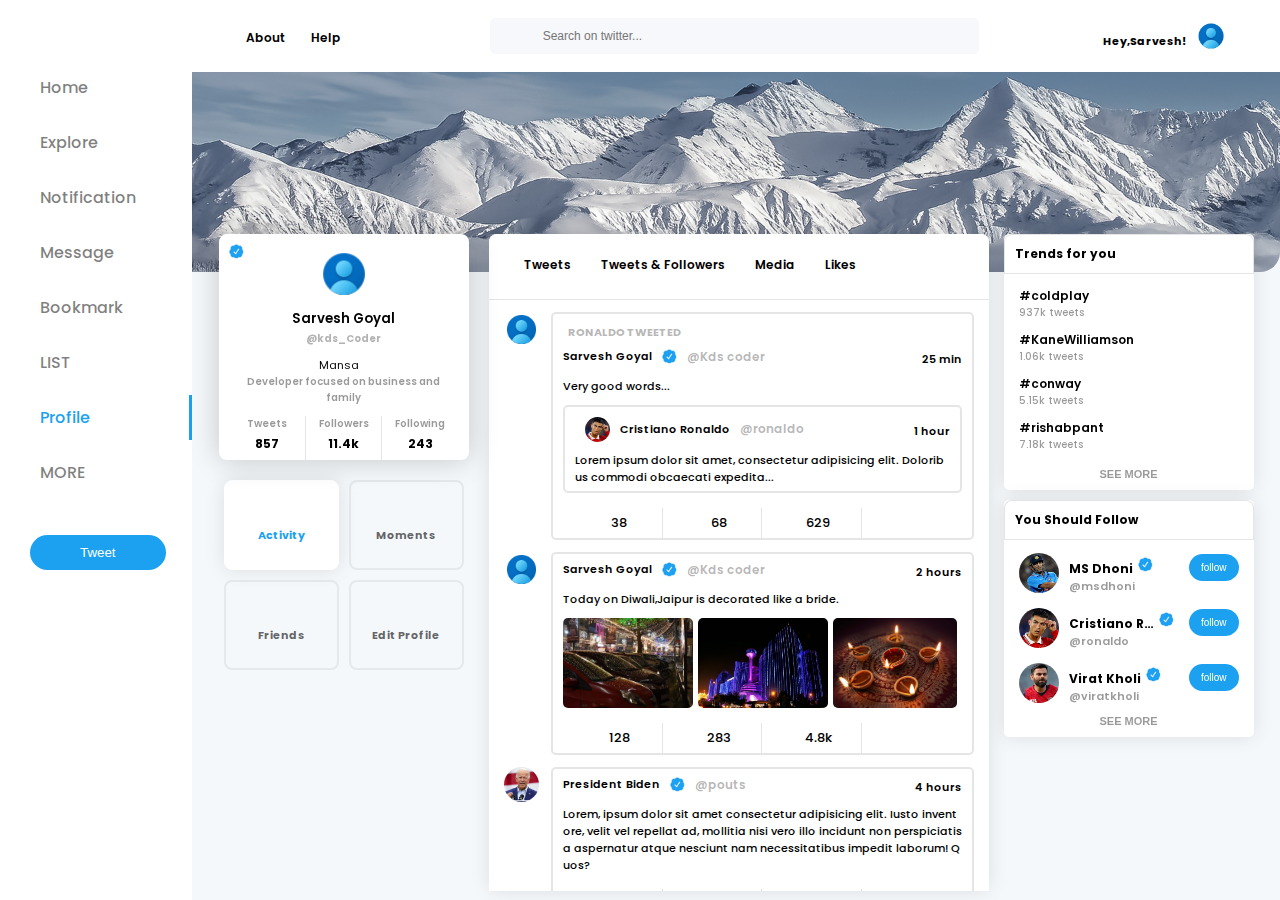
==== commit 5405040a: "final-changes" ====
--- a/profile.html
+++ b/profile.html
@@ -39,14 +39,14 @@
                 </div>
                 <div class="user">
                     <h6>Hey,Sarvesh!</h6>
-                    <img src=".\images\img\user.png">
+                    <img src=".\images\img\icons8-male-user-48.png">
                 </div>
             </nav>
             <div class="profile_post_follow_bx">
                 <div class="profile_bx">
                     <div class="profile_card">
                         <img src="./images/icon/bluetick.png" alt="" class="blue_tick_pc">
-                        <img src="./images/img/user.png" alt="" class="profile_img">
+                        <img src="./images/img/icons8-male-user-48.png" alt="" class="profile_img">
                         <h5>Sarvesh Goyal</h5>
                         <h6>@kds_Coder</h6>
                         <address>
@@ -105,10 +105,10 @@
                             <i class="fa-solid fa-ellipsis"></i>
                         </nav>
                         <div class="post_main_bx">
-                           
+
                             <div class="post_card_bx">
                                 <div class="post_profile">
-                                    <img src="./images/img/user.png">
+                                    <img src="./images/img/icons8-male-user-48.png">
                                 </div>
                                 <div class="content">
                                     <h6 class="retweet"><i class="fa-solid fa-repeat"></i> RONALDO TWEETED</h6>
@@ -153,7 +153,7 @@
                             </div>
                             <div class="post_card_bx">
                                 <div class="post_profile">
-                                    <img src="./images/img/user.png">
+                                    <img src="./images/img/icons8-male-user-48.png">
                                 </div>
                                 <div class="content">
 
--- a/index.css
+++ b/index.css
@@ -463,7 +463,7 @@
   position: relative;
   width: 90%;
   height: auto;
-  border: 1px solid #000;
+  /* border: 1px solid #000; */
   margin-left: 10px;
 }
 header
@@ -504,6 +504,7 @@
   display: none;
   top: 30px;
   left: 0;
+  z-index: 99999999999999999999999999999999;
 }
 header
   section
@@ -661,6 +662,195 @@
   div:nth-child(1) {
   display: flex;
   align-items: center;
+}
+header
+  section
+  .profile_post_follow_bx
+  .post_follow_bx
+  .post
+  .post_main_bx
+  .home_page_first_bx
+  .write_tweet_bx
+  textarea {
+  font-size: 12px;
+  margin-top: 15px;
+  border: none;
+  outline: none;
+  width: 100%;
+  resize: none;
+  overflow: hidden;
+  height: 25px;
+  max-height: 200px;
+  font-family: "Poppins", sans-serif;
+}
+header
+  section
+  .profile_post_follow_bx
+  .post_follow_bx
+  .post
+  .post_main_bx
+  .home_page_first_bx
+  .write_tweet_bx
+  .select_reply_btn {
+  border: none;
+  padding: 0;
+}
+header
+  section
+  .profile_post_follow_bx
+  .post_follow_bx
+  .post
+  .post_main_bx
+  .home_page_first_bx
+  .write_tweet_bx
+  .who_can_reply_bx {
+  width: 250px;
+  top: 68%;
+}
+header
+  section
+  .profile_post_follow_bx
+  .post_follow_bx
+  .post
+  .post_main_bx
+  .home_page_first_bx
+  .write_tweet_bx
+  .who_can_reply_bx
+  p {
+  font-size: 10px;
+}
+header
+  section
+  .profile_post_follow_bx
+  .post_follow_bx
+  .post
+  .post_main_bx
+  .home_page_first_bx
+  .write_tweet_bx
+  .attach_media {
+  width: 100%;
+  height: auto;
+  padding: 10px 0px;
+  display: flex;
+  align-items: center;
+  justify-content: space-between;
+  border: 1px solid rgb(0, 0, 0, 0.1);
+  margin-top: 10px;
+}
+header
+  section
+  .profile_post_follow_bx
+  .post_follow_bx
+  .post
+  .post_main_bx
+  .home_page_first_bx
+  .write_tweet_bx
+  .attach_media
+  .select_media {
+  display: flex;
+  align-items: center;
+}
+header
+  section
+  .profile_post_follow_bx
+  .post_follow_bx
+  .post
+  .post_main_bx
+  .home_page_first_bx
+  .write_tweet_bx
+  .attach_media
+  .select_media
+  .media_card {
+  width: 20px;
+  height: 20px;
+  /* border: 1px solid #1ca1f1; */
+  margin-right: 8px;
+  color: rgb(0, 0, 0, 0.8);
+  display: flex;
+  align-items: center;
+  justify-content: center;
+  overflow: hidden;
+  position: relative;
+  cursor: pointer;
+}
+header
+  section
+  .profile_post_follow_bx
+  .post_follow_bx
+  .post
+  .post_main_bx
+  .home_page_first_bx
+  .write_tweet_bx
+  .attach_media
+  .select_media
+  .media_card
+  input {
+  position: absolute;
+  top: 0;
+  left: 0;
+  z-index: 9999999;
+  opacity: 0;
+  cursor: pointer;
+}
+header
+  section
+  .profile_post_follow_bx
+  .post_follow_bx
+  .post
+  .post_main_bx
+  .home_page_first_bx
+  .write_tweet_bx
+  .attach_media
+  .tweet_letter_count {
+  display: flex;
+  align-items: center;
+}
+header
+  section
+  .profile_post_follow_bx
+  .post_follow_bx
+  .post
+  .post_main_bx
+  .home_page_first_bx
+  .write_tweet_bx
+  .attach_media
+  .tweet_letter_count
+  h6 {
+  padding: 0;
+  font-size: 10px;
+  color: rgb(0, 0, 0, 0.8);
+  margin-right: 10px;
+}
+header
+  section
+  .profile_post_follow_bx
+  .post_follow_bx
+  .post
+  .post_main_bx
+  .home_page_first_bx
+  .write_tweet_bx
+  .attach_media
+  .tweet_letter_count
+  button {
+  background: rgb(28, 160, 242, 0.5);
+  border: none;
+  color: #fff;
+  font-size: 12px;
+  transition: 0.3s linear;
+  padding: 7px 15px;
+}
+header
+  section
+  .profile_post_follow_bx
+  .post_follow_bx
+  .post
+  .post_main_bx
+  .home_page_first_bx
+  .write_tweet_bx
+  .attach_media
+  .tweet_letter_count
+  button:hover {
+  background: rgb(28, 160, 242);
 }
 header
   section
